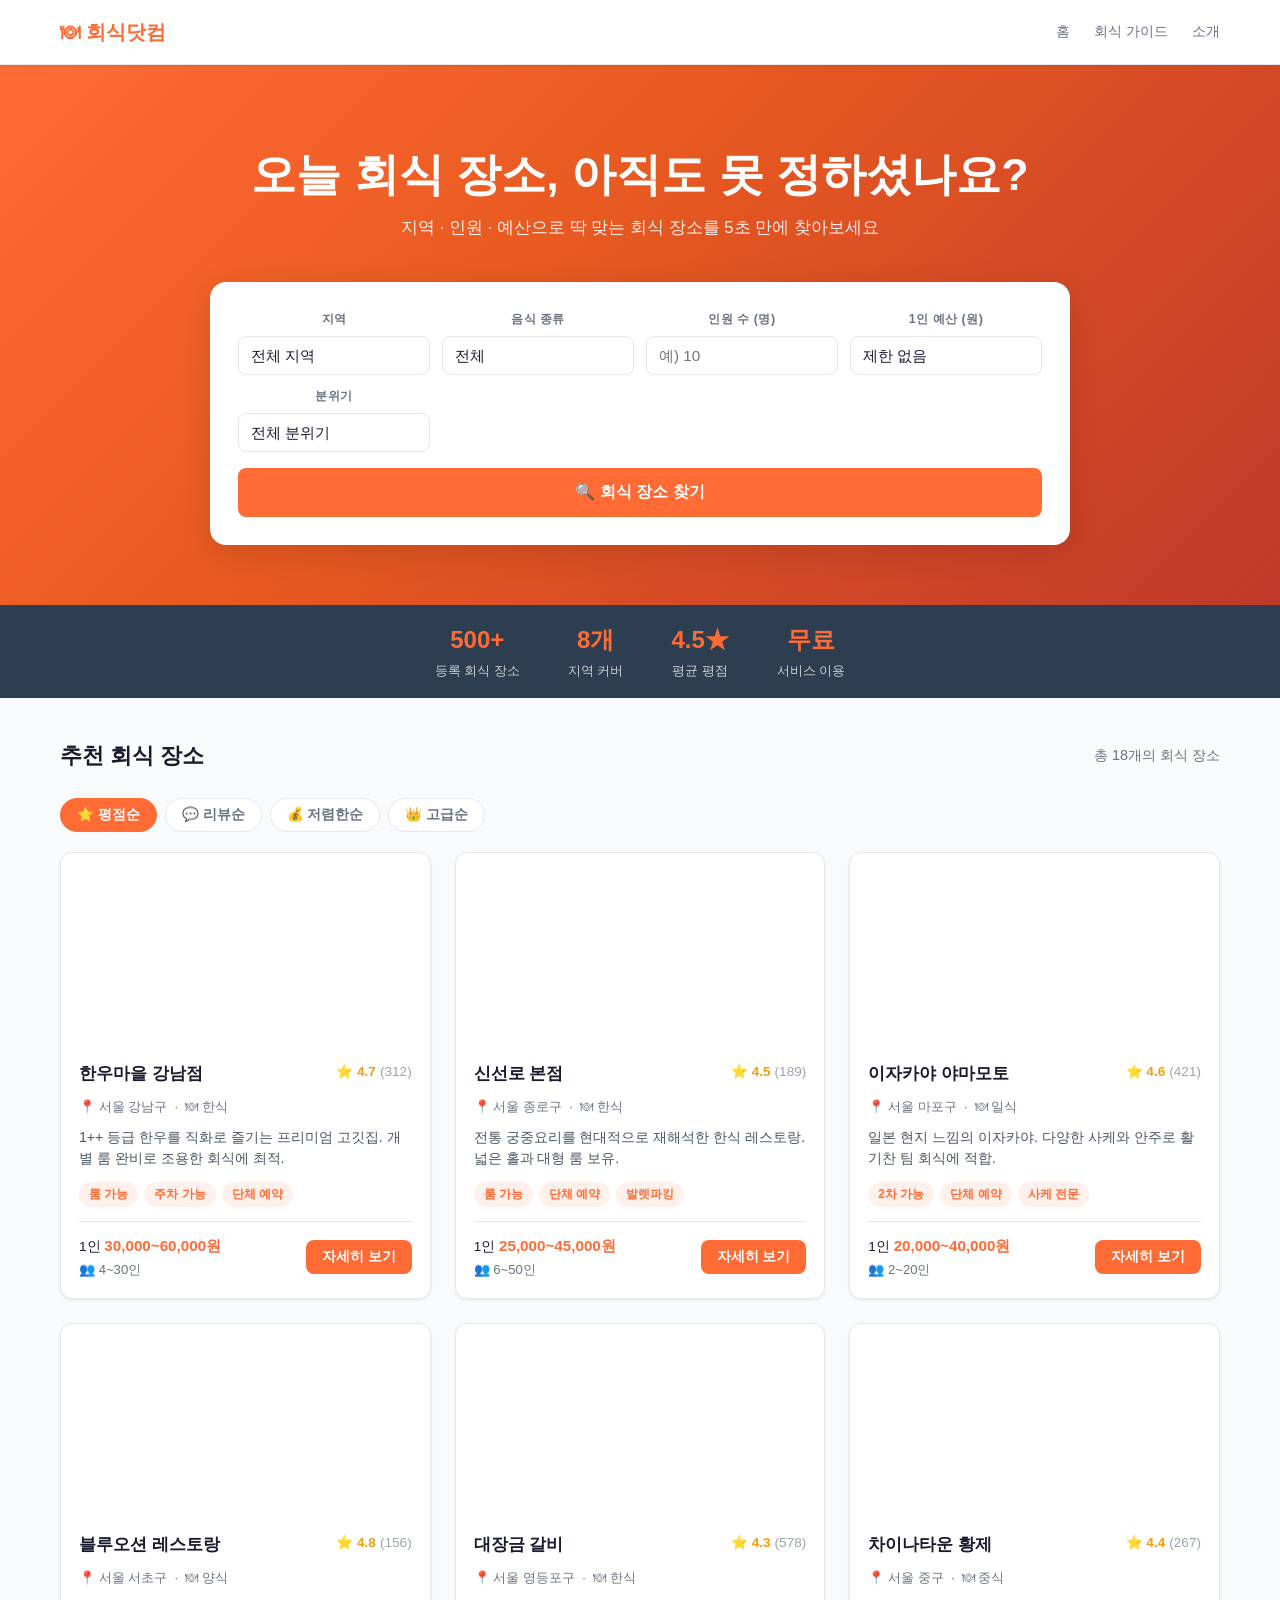
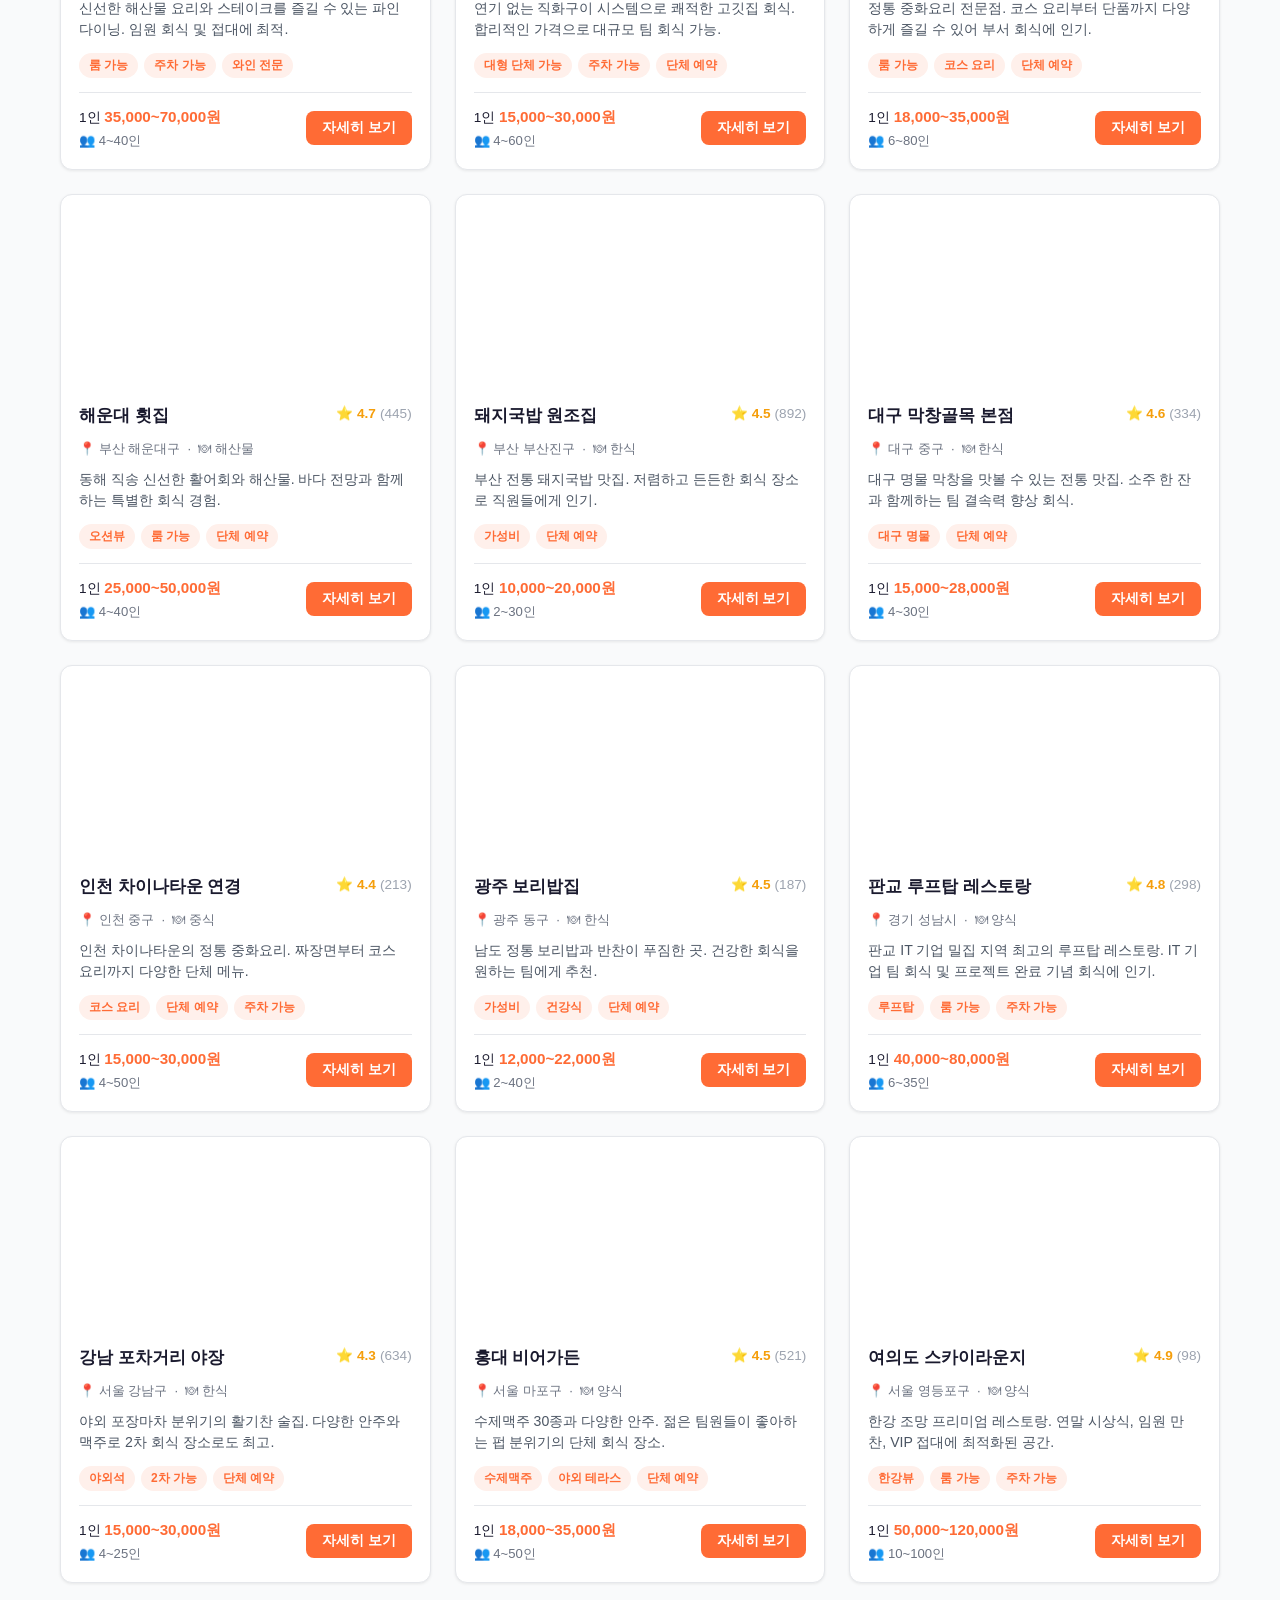
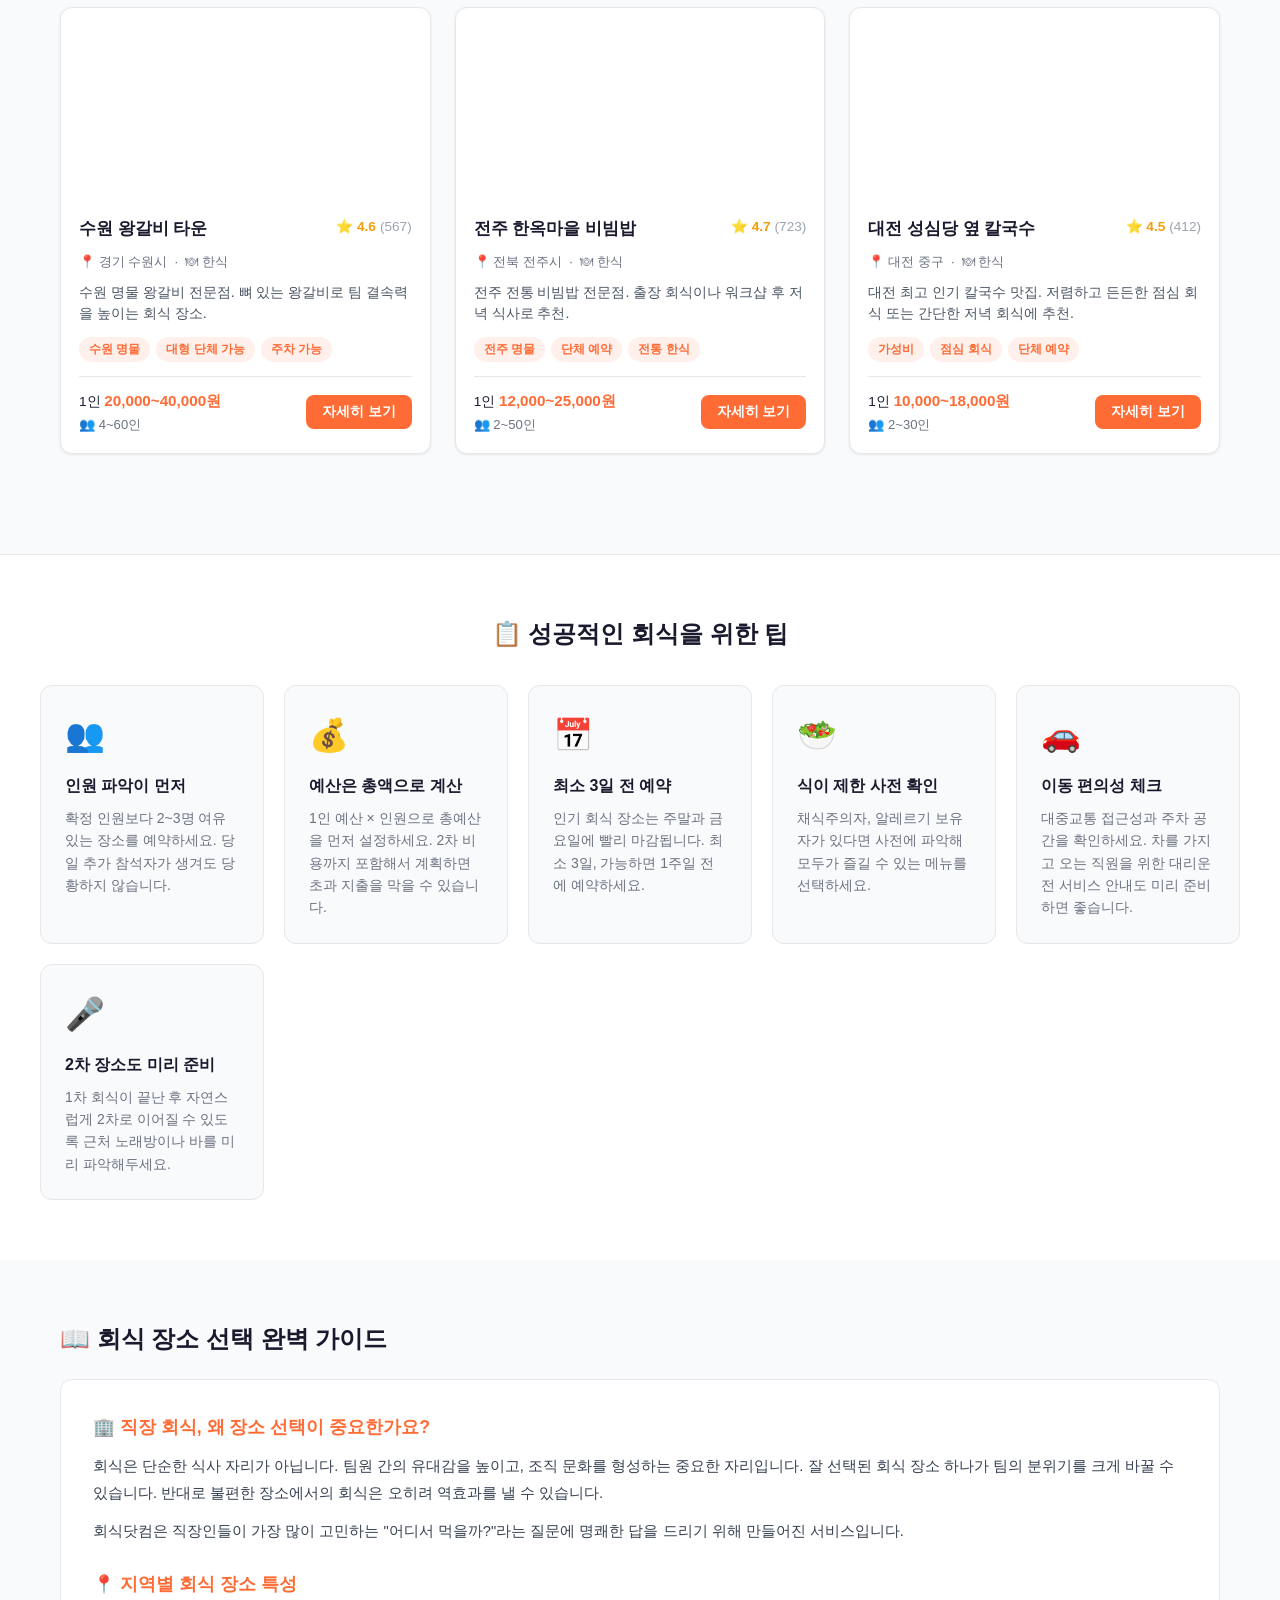
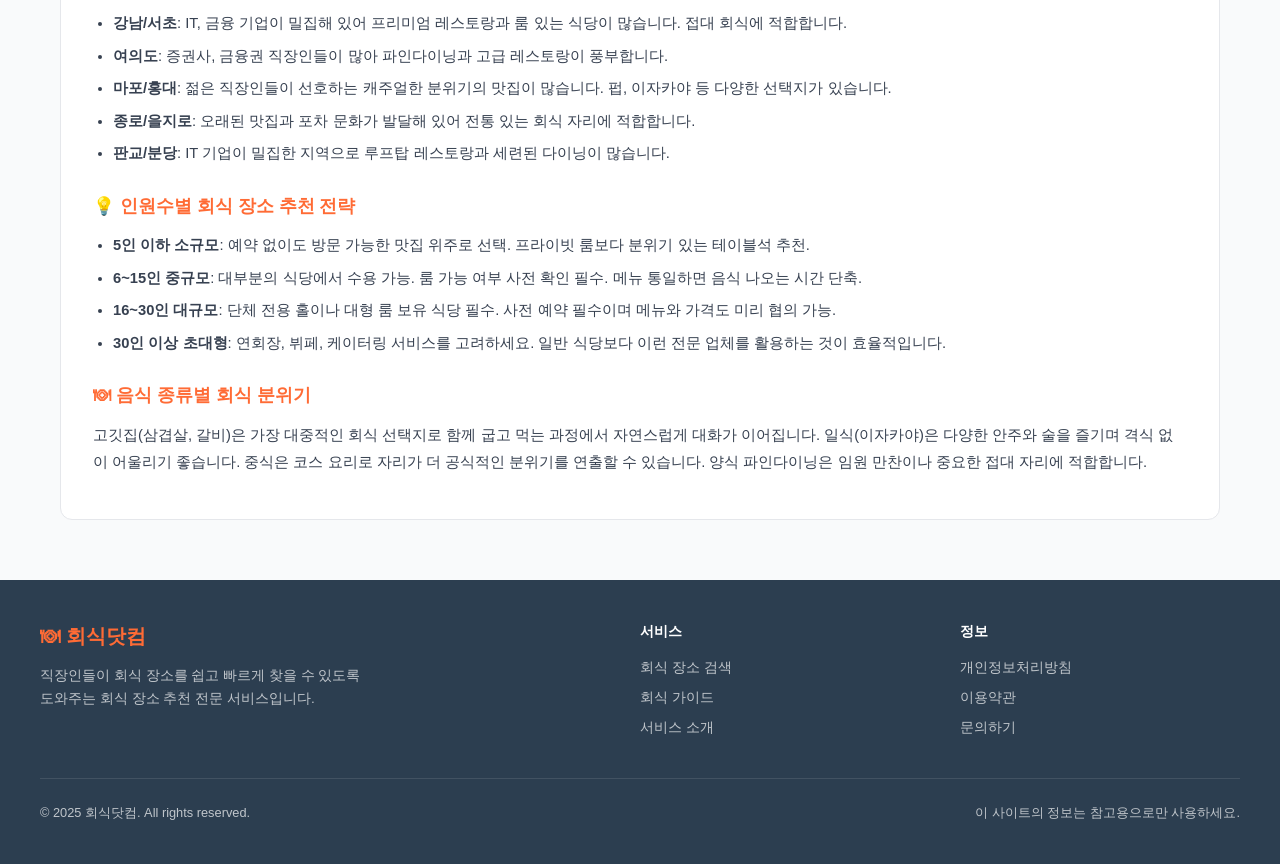
==== index.html @ eb45aced "init: 회식닷컴 프로젝트 초기 세팅" ====
<!DOCTYPE html>
<html lang="ko">
<head>
  <meta charset="UTF-8">
  <meta name="viewport" content="width=device-width, initial-scale=1.0">
  <title>회식닷컴 - 직장인 회식 장소 추천 | 지역·인원·예산별 검색</title>
  <meta name="description" content="직장인 회식 장소를 지역, 인원, 예산, 음식 종류별로 쉽게 찾아보세요. 강남, 홍대, 여의도 등 전국 최고의 단체 회식 장소를 한눈에 비교합니다.">
  <meta name="keywords" content="회식 장소, 회식 추천, 직장인 회식, 단체 회식, 강남 회식, 회식 맛집, 단체 모임, 회식 장소 추천">
  <meta property="og:title" content="회식닷컴 - 직장인 회식 장소 추천">
  <meta property="og:description" content="지역·인원·예산별로 딱 맞는 회식 장소를 찾아드립니다.">
  <meta property="og:type" content="website">
  <meta property="og:url" content="https://hoesik.kr">
  <link rel="canonical" href="https://hoesik.kr">
  <link rel="stylesheet" href="./css/style.css">
  <!-- 구조화 데이터 -->
  <script type="application/ld+json">
  {
    "@context": "https://schema.org",
    "@type": "WebSite",
    "name": "회식닷컴",
    "description": "직장인 회식 장소 추천 서비스",
    "url": "https://hoesik.kr",
    "potentialAction": {
      "@type": "SearchAction",
      "target": "https://hoesik.kr/?region={region}",
      "query-input": "required name=region"
    }
  }
  </script>
</head>
<body>

<!-- Header -->
<header>
  <div class="header-inner">
    <a href="/" class="logo">🍽 회식닷컴<span></span></a>
    <nav>
      <a href="/">홈</a>
      <a href="/guide.html">회식 가이드</a>
      <a href="/about.html">소개</a>
    </nav>
  </div>
</header>

<!-- Hero -->
<section class="hero">
  <h1>오늘 회식 장소, 아직도 못 정하셨나요?</h1>
  <p>지역 · 인원 · 예산으로 딱 맞는 회식 장소를 5초 만에 찾아보세요</p>
  <div class="search-box">
    <div class="filters-grid">
      <div class="filter-group">
        <label>지역</label>
        <select id="region">
          <option value="">전체 지역</option>
          <option value="서울">서울</option>
          <option value="경기">경기</option>
          <option value="부산">부산</option>
          <option value="대구">대구</option>
          <option value="인천">인천</option>
          <option value="광주">광주</option>
          <option value="대전">대전</option>
          <option value="전북">전북</option>
        </select>
      </div>
      <div class="filter-group">
        <label>음식 종류</label>
        <select id="cuisine">
          <option value="">전체</option>
          <option value="한식">한식</option>
          <option value="일식">일식</option>
          <option value="중식">중식</option>
          <option value="양식">양식</option>
          <option value="해산물">해산물</option>
        </select>
      </div>
      <div class="filter-group">
        <label>인원 수 (명)</label>
        <input type="number" id="people" placeholder="예) 10" min="1" max="200">
      </div>
      <div class="filter-group">
        <label>1인 예산 (원)</label>
        <select id="budget">
          <option value="">제한 없음</option>
          <option value="15000">1만5천원 이하</option>
          <option value="20000">2만원 이하</option>
          <option value="30000">3만원 이하</option>
          <option value="50000">5만원 이하</option>
          <option value="100000">10만원 이하</option>
        </select>
      </div>
      <div class="filter-group">
        <label>분위기</label>
        <select id="mood">
          <option value="">전체 분위기</option>
          <option value="캐주얼">캐주얼</option>
          <option value="고급">고급/접대</option>
          <option value="프라이빗">프라이빗</option>
          <option value="활기찬">활기찬</option>
          <option value="전통">전통</option>
        </select>
      </div>
    </div>
    <button class="btn-search" onclick="search()">🔍 회식 장소 찾기</button>
  </div>
</section>

<!-- Stats -->
<div class="stats-bar">
  <div class="stats-inner">
    <div class="stat">
      <div class="stat-num">500+</div>
      <div class="stat-label">등록 회식 장소</div>
    </div>
    <div class="stat">
      <div class="stat-num">8개</div>
      <div class="stat-label">지역 커버</div>
    </div>
    <div class="stat">
      <div class="stat-num">4.5★</div>
      <div class="stat-label">평균 평점</div>
    </div>
    <div class="stat">
      <div class="stat-num">무료</div>
      <div class="stat-label">서비스 이용</div>
    </div>
  </div>
</div>

<!-- Results -->
<main class="main-content" id="results">
  <div class="section-header">
    <h2 class="section-title">추천 회식 장소</h2>
    <span class="result-count" id="result-count">로딩 중...</span>
  </div>
  <div class="sort-bar">
    <button class="sort-btn active" data-sort="rating" onclick="setSort('rating')">⭐ 평점순</button>
    <button class="sort-btn" data-sort="review" onclick="setSort('review')">💬 리뷰순</button>
    <button class="sort-btn" data-sort="budget-asc" onclick="setSort('budget-asc')">💰 저렴한순</button>
    <button class="sort-btn" data-sort="budget-desc" onclick="setSort('budget-desc')">👑 고급순</button>
  </div>
  <div class="cards-grid" id="cards-grid">
    <!-- JS로 렌더링 -->
  </div>
</main>

<!-- Tips -->
<section class="tips-section">
  <div class="tips-inner">
    <h2>📋 성공적인 회식을 위한 팁</h2>
    <div class="tips-grid">
      <div class="tip-card">
        <div class="tip-icon">👥</div>
        <h3>인원 파악이 먼저</h3>
        <p>확정 인원보다 2~3명 여유 있는 장소를 예약하세요. 당일 추가 참석자가 생겨도 당황하지 않습니다.</p>
      </div>
      <div class="tip-card">
        <div class="tip-icon">💰</div>
        <h3>예산은 총액으로 계산</h3>
        <p>1인 예산 × 인원으로 총예산을 먼저 설정하세요. 2차 비용까지 포함해서 계획하면 초과 지출을 막을 수 있습니다.</p>
      </div>
      <div class="tip-card">
        <div class="tip-icon">📅</div>
        <h3>최소 3일 전 예약</h3>
        <p>인기 회식 장소는 주말과 금요일에 빨리 마감됩니다. 최소 3일, 가능하면 1주일 전에 예약하세요.</p>
      </div>
      <div class="tip-card">
        <div class="tip-icon">🥗</div>
        <h3>식이 제한 사전 확인</h3>
        <p>채식주의자, 알레르기 보유자가 있다면 사전에 파악해 모두가 즐길 수 있는 메뉴를 선택하세요.</p>
      </div>
      <div class="tip-card">
        <div class="tip-icon">🚗</div>
        <h3>이동 편의성 체크</h3>
        <p>대중교통 접근성과 주차 공간을 확인하세요. 차를 가지고 오는 직원을 위한 대리운전 서비스 안내도 미리 준비하면 좋습니다.</p>
      </div>
      <div class="tip-card">
        <div class="tip-icon">🎤</div>
        <h3>2차 장소도 미리 준비</h3>
        <p>1차 회식이 끝난 후 자연스럽게 2차로 이어질 수 있도록 근처 노래방이나 바를 미리 파악해두세요.</p>
      </div>
    </div>
  </div>
</section>

<!-- SEO 가이드 콘텐츠 -->
<section class="guide-section">
  <h2>📖 회식 장소 선택 완벽 가이드</h2>
  <div class="guide-article">
    <h3>🏢 직장 회식, 왜 장소 선택이 중요한가요?</h3>
    <p>회식은 단순한 식사 자리가 아닙니다. 팀원 간의 유대감을 높이고, 조직 문화를 형성하는 중요한 자리입니다. 잘 선택된 회식 장소 하나가 팀의 분위기를 크게 바꿀 수 있습니다. 반대로 불편한 장소에서의 회식은 오히려 역효과를 낼 수 있습니다.</p>
    <p>회식닷컴은 직장인들이 가장 많이 고민하는 "어디서 먹을까?"라는 질문에 명쾌한 답을 드리기 위해 만들어진 서비스입니다.</p>

    <h3>📍 지역별 회식 장소 특성</h3>
    <ul>
      <li><strong>강남/서초</strong>: IT, 금융 기업이 밀집해 있어 프리미엄 레스토랑과 룸 있는 식당이 많습니다. 접대 회식에 적합합니다.</li>
      <li><strong>여의도</strong>: 증권사, 금융권 직장인들이 많아 파인다이닝과 고급 레스토랑이 풍부합니다.</li>
      <li><strong>마포/홍대</strong>: 젊은 직장인들이 선호하는 캐주얼한 분위기의 맛집이 많습니다. 펍, 이자카야 등 다양한 선택지가 있습니다.</li>
      <li><strong>종로/을지로</strong>: 오래된 맛집과 포차 문화가 발달해 있어 전통 있는 회식 자리에 적합합니다.</li>
      <li><strong>판교/분당</strong>: IT 기업이 밀집한 지역으로 루프탑 레스토랑과 세련된 다이닝이 많습니다.</li>
    </ul>

    <h3>💡 인원수별 회식 장소 추천 전략</h3>
    <ul>
      <li><strong>5인 이하 소규모</strong>: 예약 없이도 방문 가능한 맛집 위주로 선택. 프라이빗 룸보다 분위기 있는 테이블석 추천.</li>
      <li><strong>6~15인 중규모</strong>: 대부분의 식당에서 수용 가능. 룸 가능 여부 사전 확인 필수. 메뉴 통일하면 음식 나오는 시간 단축.</li>
      <li><strong>16~30인 대규모</strong>: 단체 전용 홀이나 대형 룸 보유 식당 필수. 사전 예약 필수이며 메뉴와 가격도 미리 협의 가능.</li>
      <li><strong>30인 이상 초대형</strong>: 연회장, 뷔페, 케이터링 서비스를 고려하세요. 일반 식당보다 이런 전문 업체를 활용하는 것이 효율적입니다.</li>
    </ul>

    <h3>🍽 음식 종류별 회식 분위기</h3>
    <p>고깃집(삼겹살, 갈비)은 가장 대중적인 회식 선택지로 함께 굽고 먹는 과정에서 자연스럽게 대화가 이어집니다. 일식(이자카야)은 다양한 안주와 술을 즐기며 격식 없이 어울리기 좋습니다. 중식은 코스 요리로 자리가 더 공식적인 분위기를 연출할 수 있습니다. 양식 파인다이닝은 임원 만찬이나 중요한 접대 자리에 적합합니다.</p>
  </div>
</section>

<!-- Modal -->
<div class="modal-overlay" id="modal-overlay">
  <div class="modal-wrapper">
    <div class="modal">
      <img class="modal-img" id="modal-img" src="" alt="">
      <div class="modal-body">
        <h2 class="modal-title" id="modal-title"></h2>
        <p class="modal-meta" id="modal-meta"></p>
        <p class="modal-desc" id="modal-desc"></p>
        <div class="modal-info-grid">
          <div class="modal-info-item">
            <div class="label">주소</div>
            <div class="value" id="modal-address"></div>
          </div>
          <div class="modal-info-item">
            <div class="label">전화번호</div>
            <div class="value" id="modal-phone"></div>
          </div>
          <div class="modal-info-item">
            <div class="label">1인 예산</div>
            <div class="value" id="modal-budget" style="color:var(--primary)"></div>
          </div>
          <div class="modal-info-item">
            <div class="label">수용 인원</div>
            <div class="value" id="modal-people"></div>
          </div>
        </div>
        <div class="modal-tags" id="modal-tags"></div>
      </div>
    </div>
    <button class="modal-close" onclick="closeModal()">✕</button>
  </div>
</div>

<!-- Footer -->
<footer>
  <div class="footer-inner">
    <div class="footer-brand">
      <div class="logo">🍽 회식닷컴</div>
      <p>직장인들이 회식 장소를 쉽고 빠르게 찾을 수 있도록<br>도와주는 회식 장소 추천 전문 서비스입니다.</p>
    </div>
    <div class="footer-col">
      <h4>서비스</h4>
      <a href="/">회식 장소 검색</a>
      <a href="/guide.html">회식 가이드</a>
      <a href="/about.html">서비스 소개</a>
    </div>
    <div class="footer-col">
      <h4>정보</h4>
      <a href="/privacy.html">개인정보처리방침</a>
      <a href="/terms.html">이용약관</a>
      <a href="/about.html">문의하기</a>
    </div>
  </div>
  <div class="footer-bottom">
    <span>© 2025 회식닷컴. All rights reserved.</span>
    <span>이 사이트의 정보는 참고용으로만 사용하세요.</span>
  </div>
</footer>

<script src="./js/main.js"></script>
</body>
</html>
---- css/style.css ----
/* ===== Reset & Base ===== */
*, *::before, *::after { box-sizing: border-box; margin: 0; padding: 0; }

:root {
  --primary: #FF6B35;
  --primary-dark: #E85A20;
  --primary-light: #FFF0EB;
  --secondary: #2C3E50;
  --text: #1a1a2e;
  --text-muted: #6b7280;
  --border: #e5e7eb;
  --bg: #f9fafb;
  --white: #ffffff;
  --shadow-sm: 0 1px 3px rgba(0,0,0,0.08);
  --shadow-md: 0 4px 16px rgba(0,0,0,0.10);
  --shadow-lg: 0 8px 32px rgba(0,0,0,0.12);
  --radius: 12px;
  --radius-sm: 8px;
}

html { scroll-behavior: smooth; }
body { font-family: 'Pretendard', 'Apple SD Gothic Neo', 'Malgun Gothic', sans-serif; color: var(--text); background: var(--bg); line-height: 1.6; }
a { text-decoration: none; color: inherit; }
img { max-width: 100%; display: block; }

/* ===== Header ===== */
header {
  background: var(--white);
  border-bottom: 1px solid var(--border);
  position: sticky; top: 0; z-index: 100;
  box-shadow: var(--shadow-sm);
}
.header-inner {
  max-width: 1200px; margin: 0 auto;
  padding: 0 20px;
  display: flex; align-items: center; justify-content: space-between;
  height: 64px;
}
.logo { display: flex; align-items: center; gap: 8px; font-size: 1.25rem; font-weight: 800; color: var(--primary); }
.logo span { color: var(--secondary); }
nav { display: flex; gap: 24px; }
nav a { font-size: 0.9rem; color: var(--text-muted); font-weight: 500; transition: color 0.2s; }
nav a:hover { color: var(--primary); }

/* ===== Hero ===== */
.hero {
  background: linear-gradient(135deg, #FF6B35 0%, #E85A20 40%, #c0392b 100%);
  color: white; text-align: center;
  padding: 80px 20px 60px;
}
.hero h1 { font-size: clamp(1.8rem, 4vw, 2.8rem); font-weight: 900; margin-bottom: 12px; line-height: 1.3; }
.hero p { font-size: 1.05rem; opacity: 0.9; margin-bottom: 40px; }

/* ===== Search Box ===== */
.search-box {
  background: white; border-radius: 16px; padding: 28px;
  max-width: 860px; margin: 0 auto;
  box-shadow: var(--shadow-lg);
}
.filters-grid {
  display: grid; grid-template-columns: repeat(auto-fit, minmax(160px, 1fr)); gap: 12px; margin-bottom: 16px;
}
.filter-group label { display: block; font-size: 0.78rem; font-weight: 700; color: var(--text-muted); margin-bottom: 6px; text-transform: uppercase; letter-spacing: 0.04em; }
.filter-group select, .filter-group input {
  width: 100%; padding: 10px 12px; border: 1.5px solid var(--border);
  border-radius: var(--radius-sm); font-size: 0.95rem; color: var(--text);
  background: var(--white); cursor: pointer; transition: border-color 0.2s;
  -webkit-appearance: none; appearance: none;
}
.filter-group select:focus, .filter-group input:focus { outline: none; border-color: var(--primary); }
.btn-search {
  width: 100%; padding: 14px; background: var(--primary); color: white;
  border: none; border-radius: var(--radius-sm); font-size: 1rem; font-weight: 700;
  cursor: pointer; transition: background 0.2s, transform 0.1s;
}
.btn-search:hover { background: var(--primary-dark); }
.btn-search:active { transform: scale(0.99); }

/* ===== Stats Bar ===== */
.stats-bar { background: var(--secondary); color: white; padding: 16px 20px; text-align: center; }
.stats-inner { max-width: 1200px; margin: 0 auto; display: flex; justify-content: center; gap: 48px; flex-wrap: wrap; }
.stat { text-align: center; }
.stat-num { font-size: 1.5rem; font-weight: 900; color: var(--primary); }
.stat-label { font-size: 0.8rem; opacity: 0.75; margin-top: 2px; }

/* ===== Main Content ===== */
.main-content { max-width: 1200px; margin: 0 auto; padding: 40px 20px; }
.section-header { display: flex; justify-content: space-between; align-items: center; margin-bottom: 24px; flex-wrap: wrap; gap: 12px; }
.section-title { font-size: 1.4rem; font-weight: 800; }
.result-count { font-size: 0.9rem; color: var(--text-muted); }

/* ===== Sort Bar ===== */
.sort-bar { display: flex; gap: 8px; flex-wrap: wrap; margin-bottom: 20px; }
.sort-btn {
  padding: 7px 16px; border: 1.5px solid var(--border); border-radius: 50px;
  background: white; font-size: 0.85rem; font-weight: 600; cursor: pointer; transition: all 0.2s;
  color: var(--text-muted);
}
.sort-btn.active, .sort-btn:hover { background: var(--primary); color: white; border-color: var(--primary); }

/* ===== Restaurant Cards ===== */
.cards-grid { display: grid; grid-template-columns: repeat(auto-fill, minmax(300px, 1fr)); gap: 24px; }
.card {
  background: white; border-radius: var(--radius); overflow: hidden;
  box-shadow: var(--shadow-sm); transition: transform 0.2s, box-shadow 0.2s;
  cursor: pointer; border: 1px solid var(--border);
}
.card:hover { transform: translateY(-4px); box-shadow: var(--shadow-md); }
.card-img { width: 100%; height: 190px; object-fit: cover; }
.card-body { padding: 18px; }
.card-header { display: flex; justify-content: space-between; align-items: flex-start; margin-bottom: 8px; }
.card-name { font-size: 1.05rem; font-weight: 800; }
.card-rating { display: flex; align-items: center; gap: 4px; font-size: 0.85rem; font-weight: 700; color: #F59E0B; white-space: nowrap; }
.card-meta { font-size: 0.82rem; color: var(--text-muted); margin-bottom: 10px; }
.card-desc { font-size: 0.88rem; color: #4b5563; line-height: 1.55; margin-bottom: 12px; display: -webkit-box; -webkit-line-clamp: 2; -webkit-box-orient: vertical; overflow: hidden; }
.card-tags { display: flex; flex-wrap: wrap; gap: 6px; margin-bottom: 14px; }
.tag { padding: 3px 10px; background: var(--primary-light); color: var(--primary); border-radius: 50px; font-size: 0.75rem; font-weight: 600; }
.card-footer { display: flex; justify-content: space-between; align-items: center; border-top: 1px solid var(--border); padding-top: 12px; }
.card-budget { font-size: 0.85rem; }
.card-budget strong { color: var(--primary); font-weight: 800; font-size: 0.95rem; }
.card-people { font-size: 0.82rem; color: var(--text-muted); }
.btn-detail {
  padding: 8px 16px; background: var(--primary); color: white;
  border: none; border-radius: var(--radius-sm); font-size: 0.85rem; font-weight: 700;
  cursor: pointer; transition: background 0.2s;
}
.btn-detail:hover { background: var(--primary-dark); }

/* ===== No Result ===== */
.no-result { text-align: center; padding: 64px 20px; color: var(--text-muted); }
.no-result .icon { font-size: 3rem; margin-bottom: 16px; }
.no-result p { font-size: 1rem; }

/* ===== Tips Section ===== */
.tips-section { background: var(--white); border-top: 1px solid var(--border); padding: 60px 20px; margin-top: 60px; }
.tips-inner { max-width: 1200px; margin: 0 auto; }
.tips-section h2 { font-size: 1.5rem; font-weight: 800; text-align: center; margin-bottom: 32px; }
.tips-grid { display: grid; grid-template-columns: repeat(auto-fit, minmax(220px, 1fr)); gap: 20px; }
.tip-card { background: var(--bg); border-radius: var(--radius); padding: 24px; border: 1px solid var(--border); }
.tip-icon { font-size: 2rem; margin-bottom: 12px; }
.tip-card h3 { font-size: 1rem; font-weight: 700; margin-bottom: 8px; }
.tip-card p { font-size: 0.875rem; color: var(--text-muted); line-height: 1.6; }

/* ===== Guide Section ===== */
.guide-section { max-width: 1200px; margin: 60px auto; padding: 0 20px; }
.guide-section h2 { font-size: 1.5rem; font-weight: 800; margin-bottom: 20px; }
.guide-article { background: white; border-radius: var(--radius); padding: 32px; border: 1px solid var(--border); line-height: 1.8; }
.guide-article h3 { font-size: 1.1rem; font-weight: 800; color: var(--primary); margin: 24px 0 10px; }
.guide-article h3:first-child { margin-top: 0; }
.guide-article p { font-size: 0.92rem; color: #374151; margin-bottom: 12px; }
.guide-article ul { padding-left: 20px; }
.guide-article li { font-size: 0.92rem; color: #374151; margin-bottom: 6px; }

/* ===== Modal ===== */
.modal-overlay {
  display: none; position: fixed; inset: 0; background: rgba(0,0,0,0.5);
  z-index: 1000; align-items: center; justify-content: center; padding: 20px;
}
.modal-overlay.open { display: flex; }
.modal {
  background: white; border-radius: var(--radius); max-width: 600px; width: 100%;
  max-height: 90vh; overflow-y: auto; box-shadow: var(--shadow-lg);
}
.modal-img { width: 100%; height: 240px; object-fit: cover; }
.modal-body { padding: 24px; }
.modal-title { font-size: 1.4rem; font-weight: 900; margin-bottom: 6px; }
.modal-meta { font-size: 0.9rem; color: var(--text-muted); margin-bottom: 16px; }
.modal-desc { font-size: 0.95rem; line-height: 1.7; margin-bottom: 20px; }
.modal-info-grid { display: grid; grid-template-columns: 1fr 1fr; gap: 12px; margin-bottom: 20px; }
.modal-info-item { background: var(--bg); border-radius: var(--radius-sm); padding: 14px; }
.modal-info-item .label { font-size: 0.75rem; color: var(--text-muted); font-weight: 700; text-transform: uppercase; margin-bottom: 4px; }
.modal-info-item .value { font-size: 0.95rem; font-weight: 700; }
.modal-tags { display: flex; flex-wrap: wrap; gap: 8px; margin-bottom: 24px; }
.modal-close {
  position: absolute; top: 16px; right: 16px; background: rgba(0,0,0,0.4);
  border: none; color: white; width: 36px; height: 36px; border-radius: 50%;
  font-size: 1.2rem; cursor: pointer; display: flex; align-items: center; justify-content: center;
}
.modal-wrapper { position: relative; }

/* ===== Footer ===== */
footer { background: var(--secondary); color: rgba(255,255,255,0.7); padding: 40px 20px; margin-top: 0; }
.footer-inner { max-width: 1200px; margin: 0 auto; display: grid; grid-template-columns: 2fr 1fr 1fr; gap: 40px; }
.footer-brand .logo { color: var(--primary); margin-bottom: 12px; }
.footer-brand p { font-size: 0.85rem; line-height: 1.7; }
.footer-col h4 { font-size: 0.9rem; font-weight: 700; color: white; margin-bottom: 14px; }
.footer-col a { display: block; font-size: 0.85rem; margin-bottom: 8px; transition: color 0.2s; }
.footer-col a:hover { color: var(--primary); }
.footer-bottom { max-width: 1200px; margin: 32px auto 0; padding-top: 24px; border-top: 1px solid rgba(255,255,255,0.1); font-size: 0.8rem; display: flex; justify-content: space-between; flex-wrap: wrap; gap: 8px; }

/* ===== Responsive ===== */
@media (max-width: 768px) {
  nav { display: none; }
  .filters-grid { grid-template-columns: 1fr 1fr; }
  .stats-inner { gap: 24px; }
  .footer-inner { grid-template-columns: 1fr; gap: 24px; }
  .modal-info-grid { grid-template-columns: 1fr; }
  .hero { padding: 60px 16px 48px; }
}
@media (max-width: 480px) {
  .filters-grid { grid-template-columns: 1fr; }
  .cards-grid { grid-template-columns: 1fr; }
}
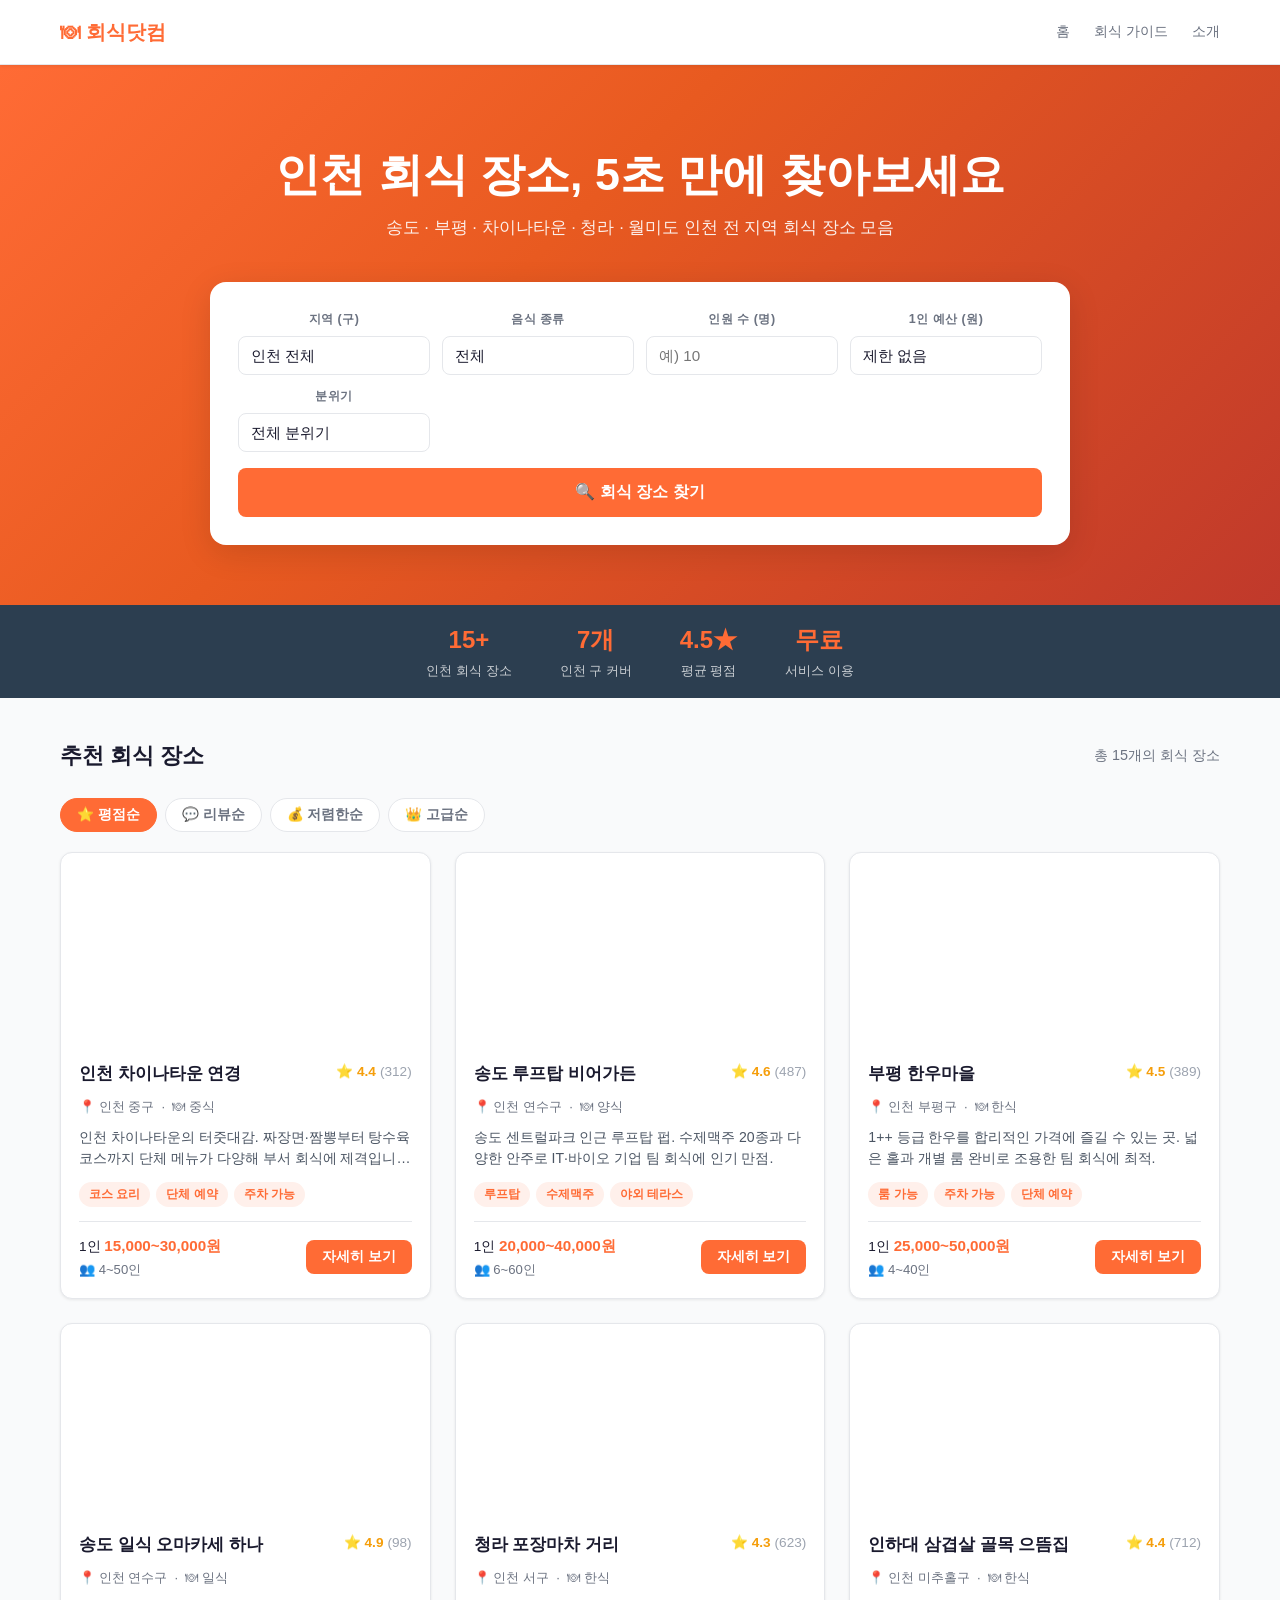
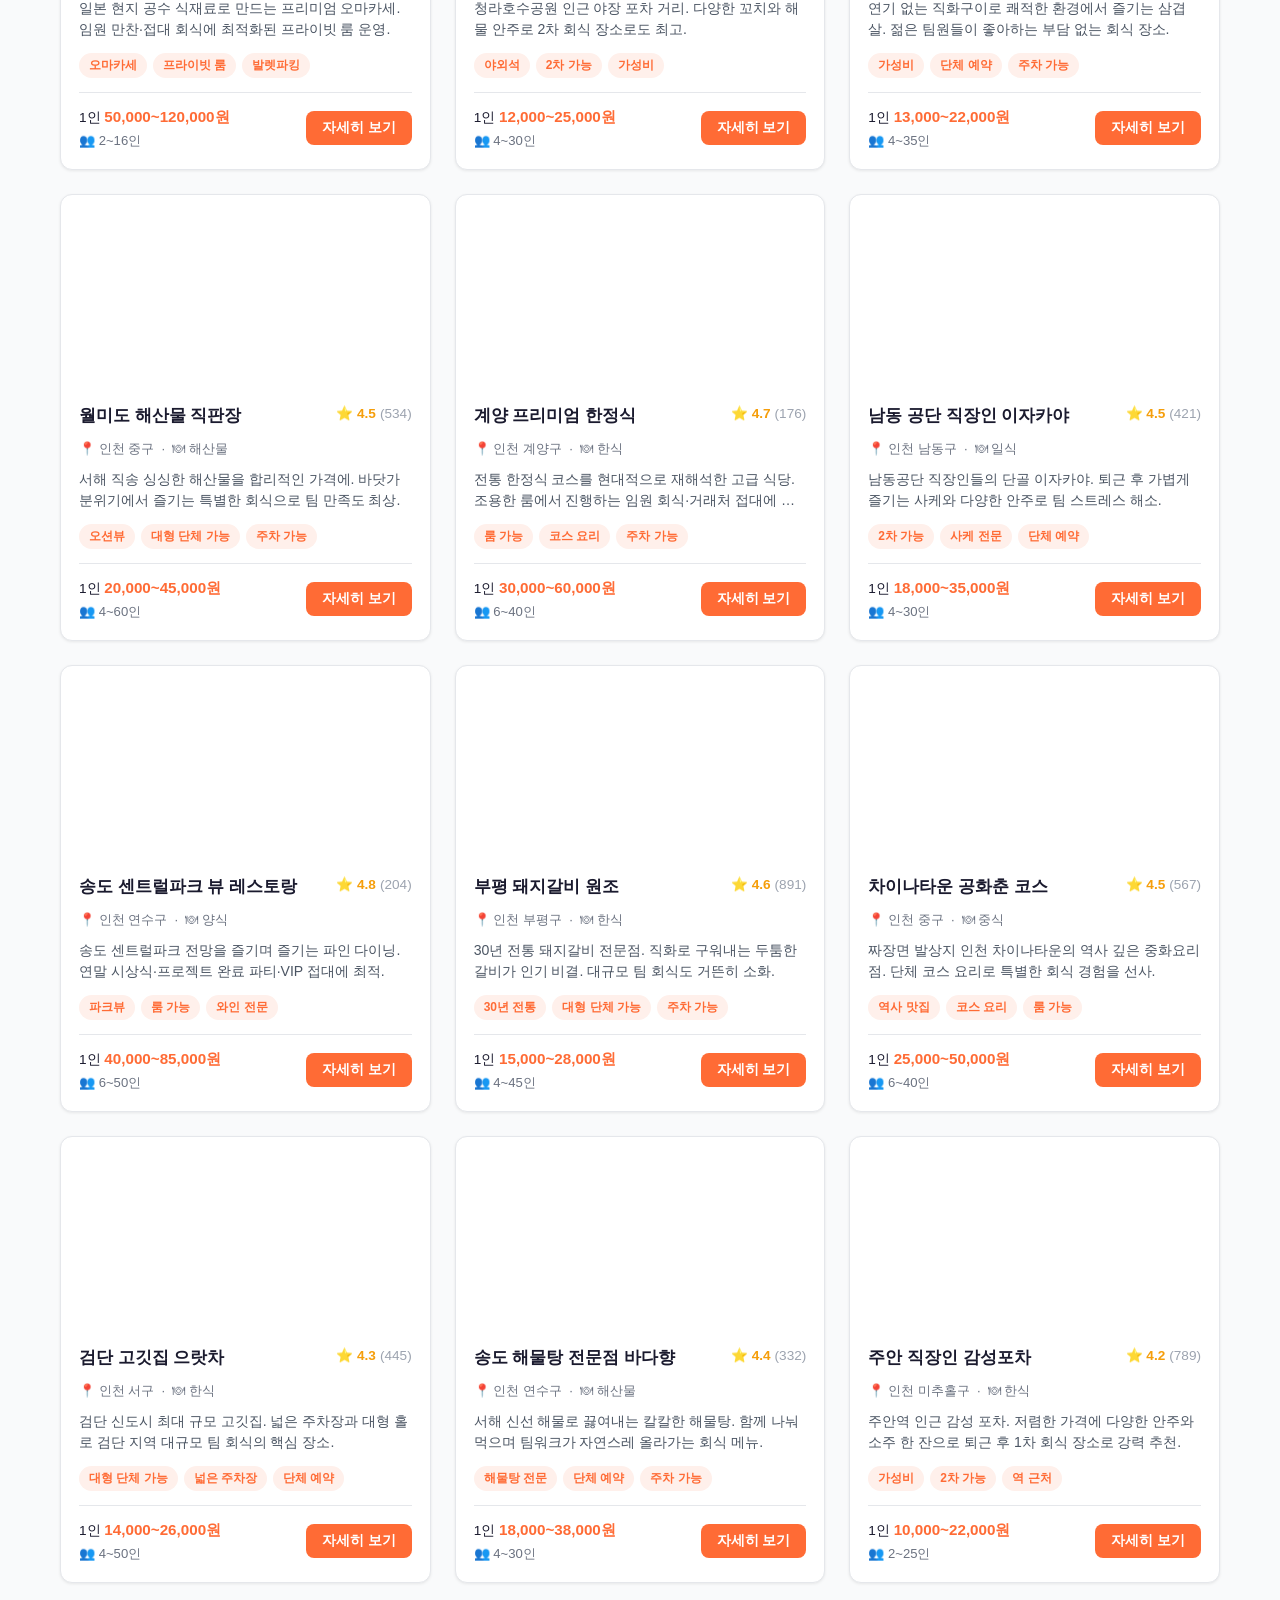
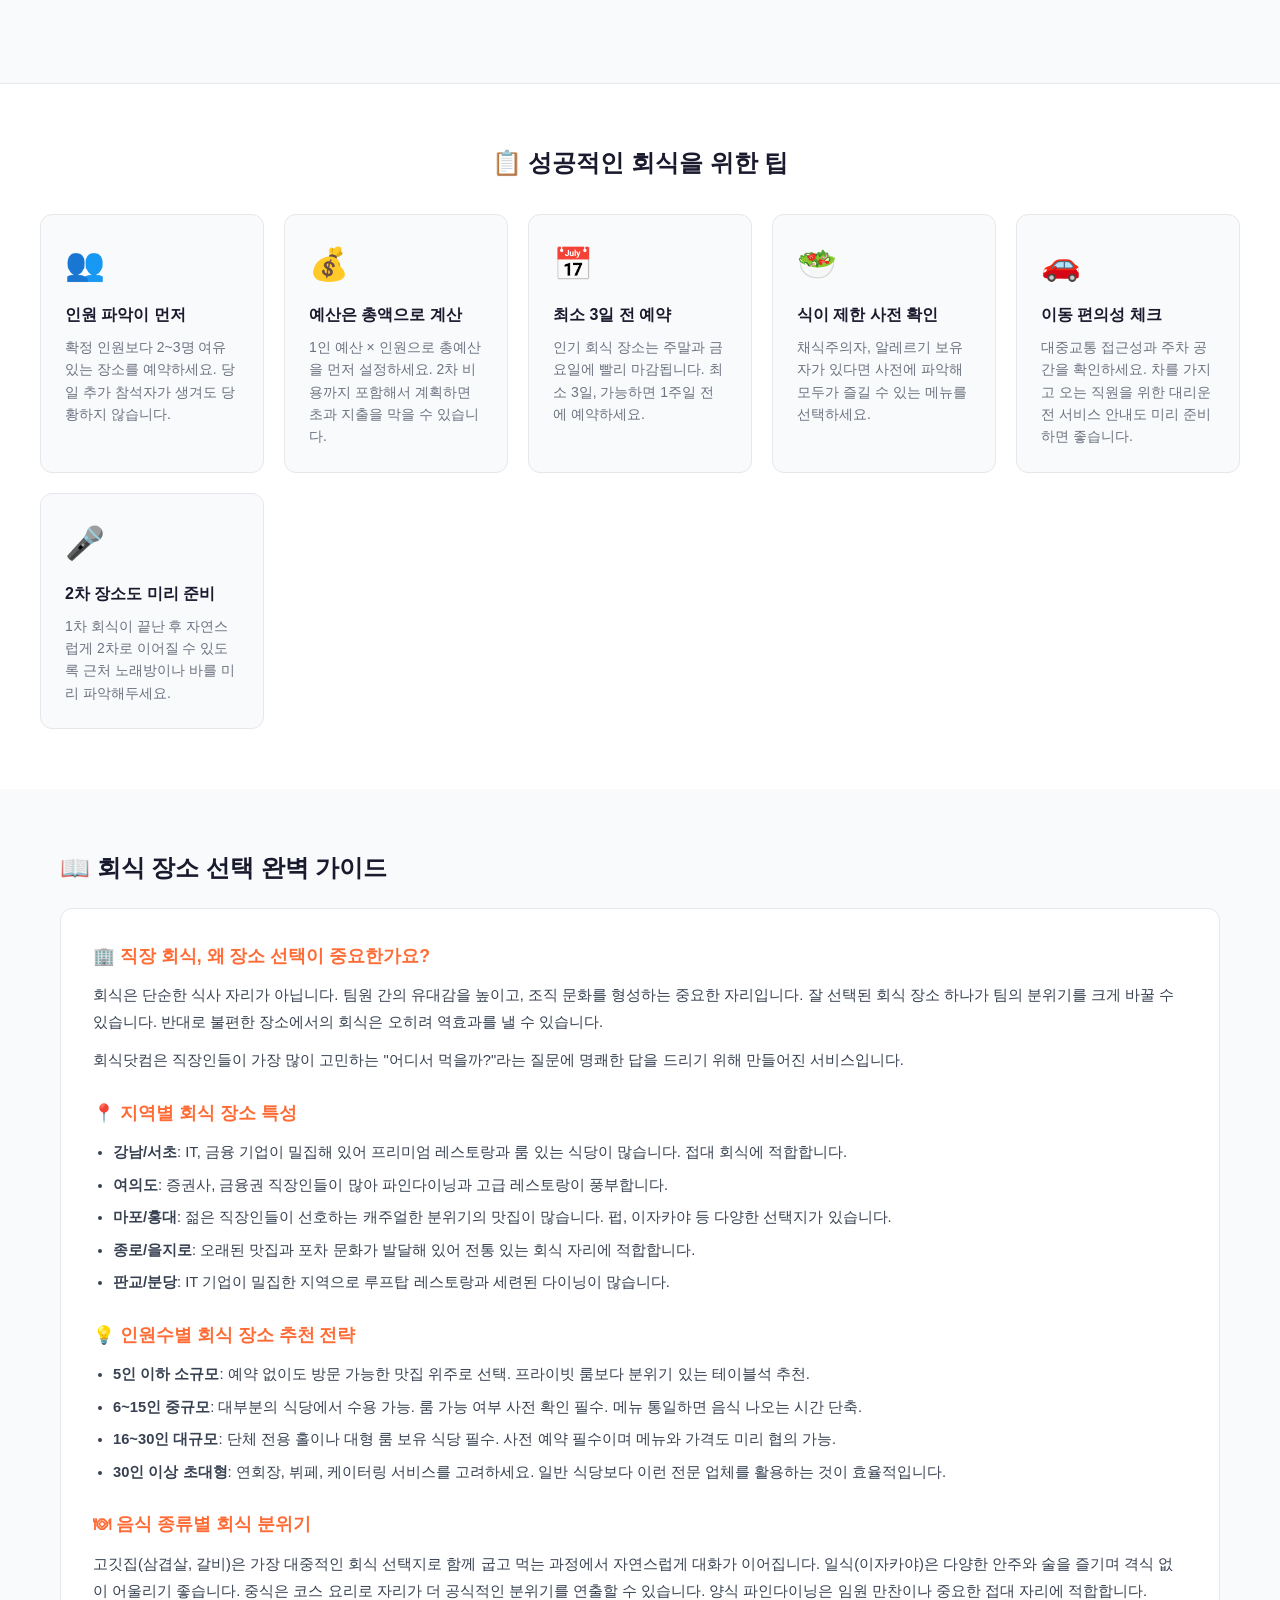
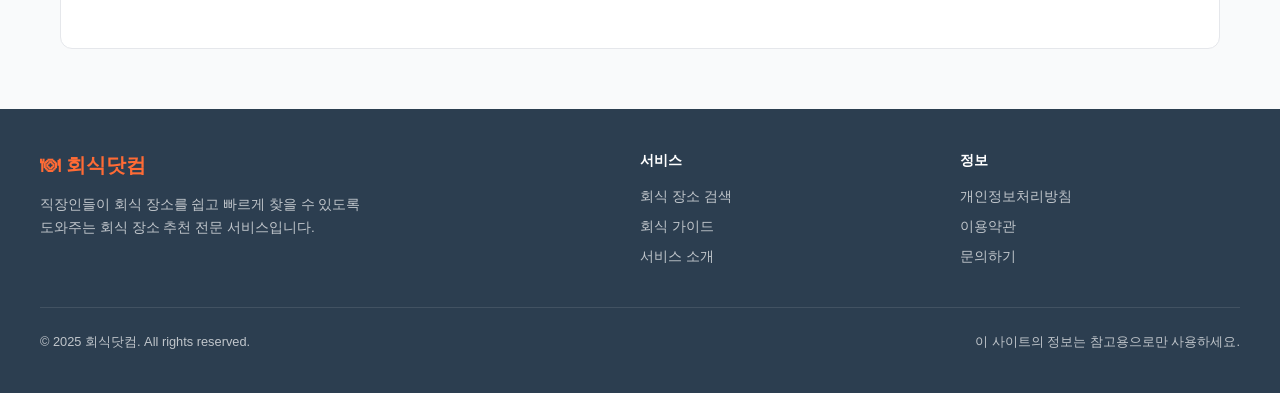
==== commit 73ecb15f: "feat: 인천 전용 페이지로 전환 - 15개 인천 식당 데이터, 구별 필터, SEO 최적화" ====
--- a/index.html
+++ b/index.html
@@ -3,11 +3,11 @@
 <head>
   <meta charset="UTF-8">
   <meta name="viewport" content="width=device-width, initial-scale=1.0">
-  <title>회식닷컴 - 직장인 회식 장소 추천 | 지역·인원·예산별 검색</title>
-  <meta name="description" content="직장인 회식 장소를 지역, 인원, 예산, 음식 종류별로 쉽게 찾아보세요. 강남, 홍대, 여의도 등 전국 최고의 단체 회식 장소를 한눈에 비교합니다.">
-  <meta name="keywords" content="회식 장소, 회식 추천, 직장인 회식, 단체 회식, 강남 회식, 회식 맛집, 단체 모임, 회식 장소 추천">
-  <meta property="og:title" content="회식닷컴 - 직장인 회식 장소 추천">
-  <meta property="og:description" content="지역·인원·예산별로 딱 맞는 회식 장소를 찾아드립니다.">
+  <title>인천 회식 장소 추천 | 인원·예산·분위기별 검색 - 회식닷컴</title>
+  <meta name="description" content="인천 회식 장소를 인원, 예산, 음식 종류, 분위기별로 쉽게 찾아보세요. 송도, 부평, 차이나타운, 청라, 월미도 등 인천 최고의 단체 회식 장소를 한눈에 비교합니다.">
+  <meta name="keywords" content="인천 회식 장소, 인천 회식 추천, 인천 직장인 회식, 송도 회식, 부평 회식, 차이나타운 회식, 청라 회식, 인천 단체 모임">
+  <meta property="og:title" content="인천 회식 장소 추천 - 회식닷컴">
+  <meta property="og:description" content="인천 송도·부평·차이나타운·청라 회식 장소를 인원·예산별로 바로 찾아보세요.">
   <meta property="og:type" content="website">
   <meta property="og:url" content="https://hoesik.kr">
   <link rel="canonical" href="https://hoesik.kr">
@@ -44,22 +44,21 @@
 
 <!-- Hero -->
 <section class="hero">
-  <h1>오늘 회식 장소, 아직도 못 정하셨나요?</h1>
-  <p>지역 · 인원 · 예산으로 딱 맞는 회식 장소를 5초 만에 찾아보세요</p>
+  <h1>인천 회식 장소, 5초 만에 찾아보세요</h1>
+  <p>송도 · 부평 · 차이나타운 · 청라 · 월미도 인천 전 지역 회식 장소 모음</p>
   <div class="search-box">
     <div class="filters-grid">
       <div class="filter-group">
-        <label>지역</label>
+        <label>지역 (구)</label>
         <select id="region">
-          <option value="">전체 지역</option>
-          <option value="서울">서울</option>
-          <option value="경기">경기</option>
-          <option value="부산">부산</option>
-          <option value="대구">대구</option>
-          <option value="인천">인천</option>
-          <option value="광주">광주</option>
-          <option value="대전">대전</option>
-          <option value="전북">전북</option>
+          <option value="">인천 전체</option>
+          <option value="중구">중구 (차이나타운·월미도)</option>
+          <option value="연수구">연수구 (송도)</option>
+          <option value="부평구">부평구</option>
+          <option value="미추홀구">미추홀구 (주안·인하대)</option>
+          <option value="서구">서구 (청라·검단)</option>
+          <option value="남동구">남동구</option>
+          <option value="계양구">계양구</option>
         </select>
       </div>
       <div class="filter-group">
@@ -108,12 +107,12 @@
 <div class="stats-bar">
   <div class="stats-inner">
     <div class="stat">
-      <div class="stat-num">500+</div>
-      <div class="stat-label">등록 회식 장소</div>
-    </div>
-    <div class="stat">
-      <div class="stat-num">8개</div>
-      <div class="stat-label">지역 커버</div>
+      <div class="stat-num">15+</div>
+      <div class="stat-label">인천 회식 장소</div>
+    </div>
+    <div class="stat">
+      <div class="stat-num">7개</div>
+      <div class="stat-label">인천 구 커버</div>
     </div>
     <div class="stat">
       <div class="stat-num">4.5★</div>
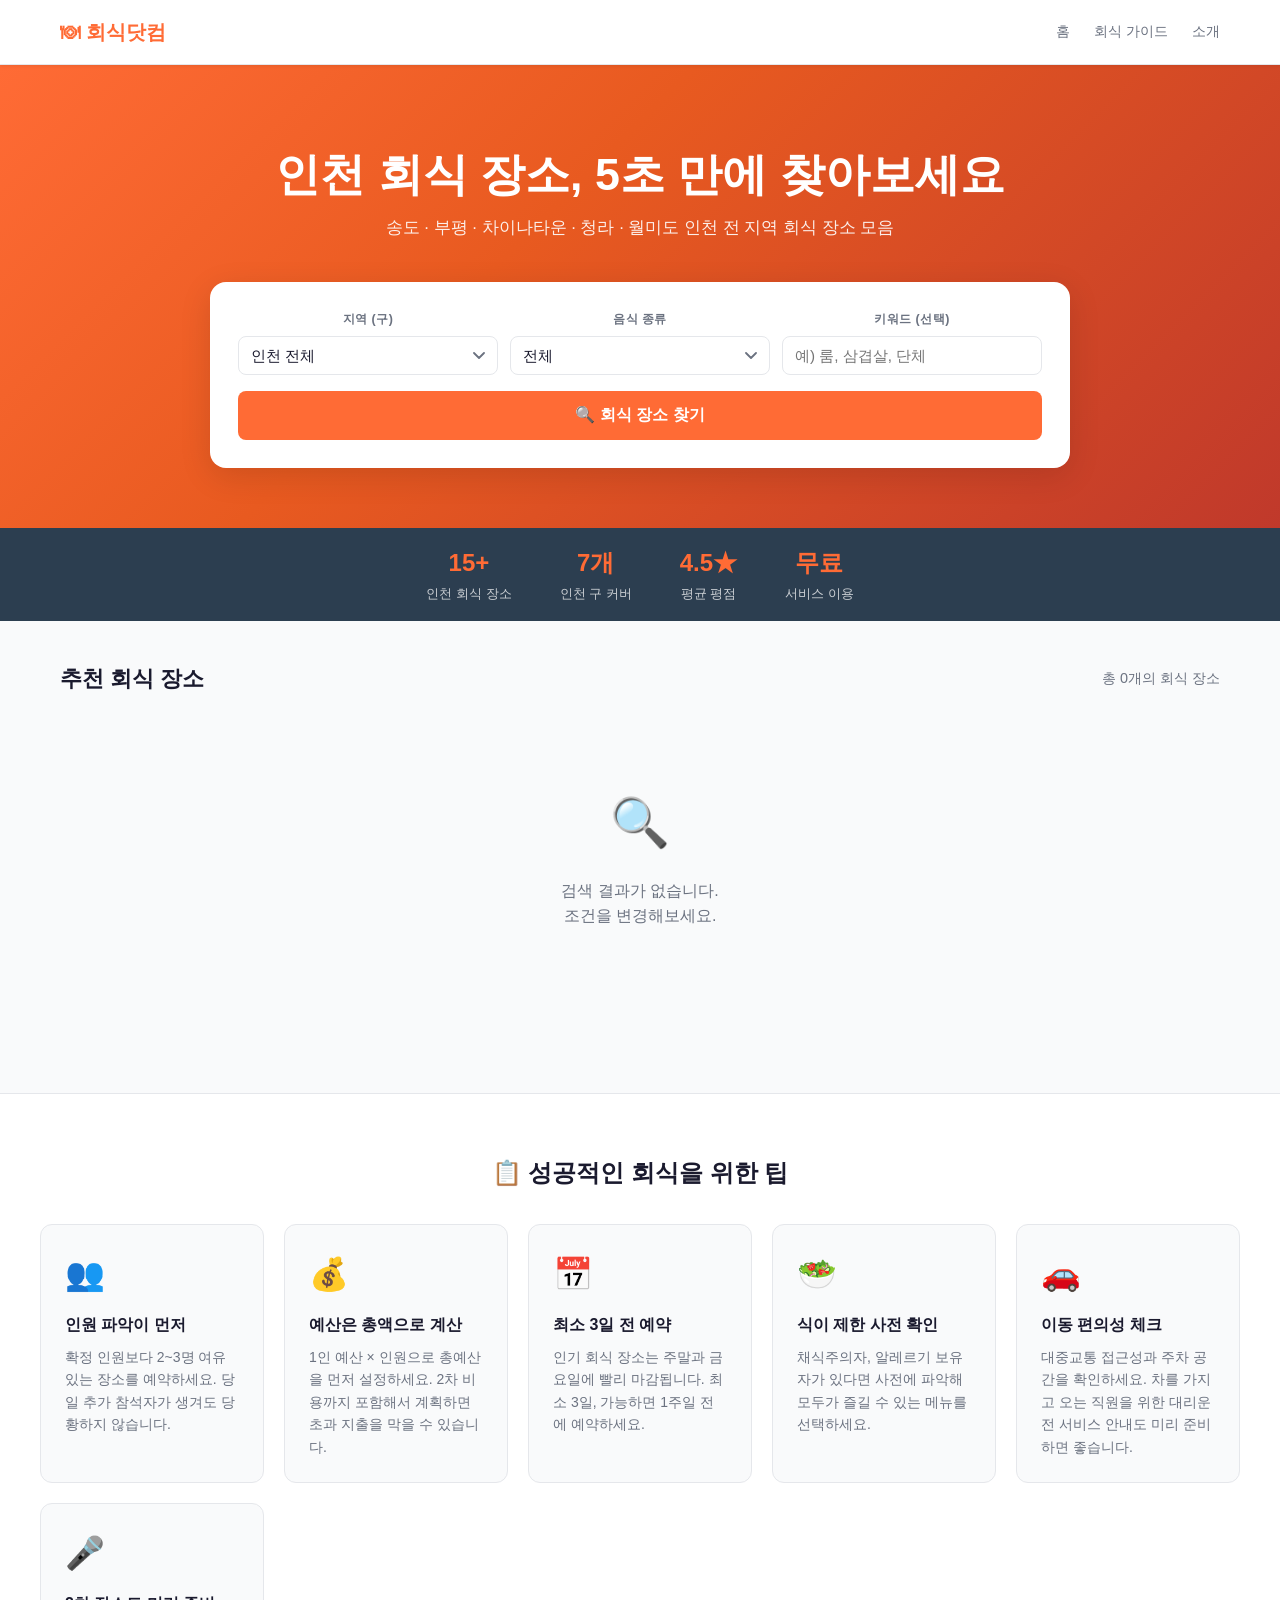
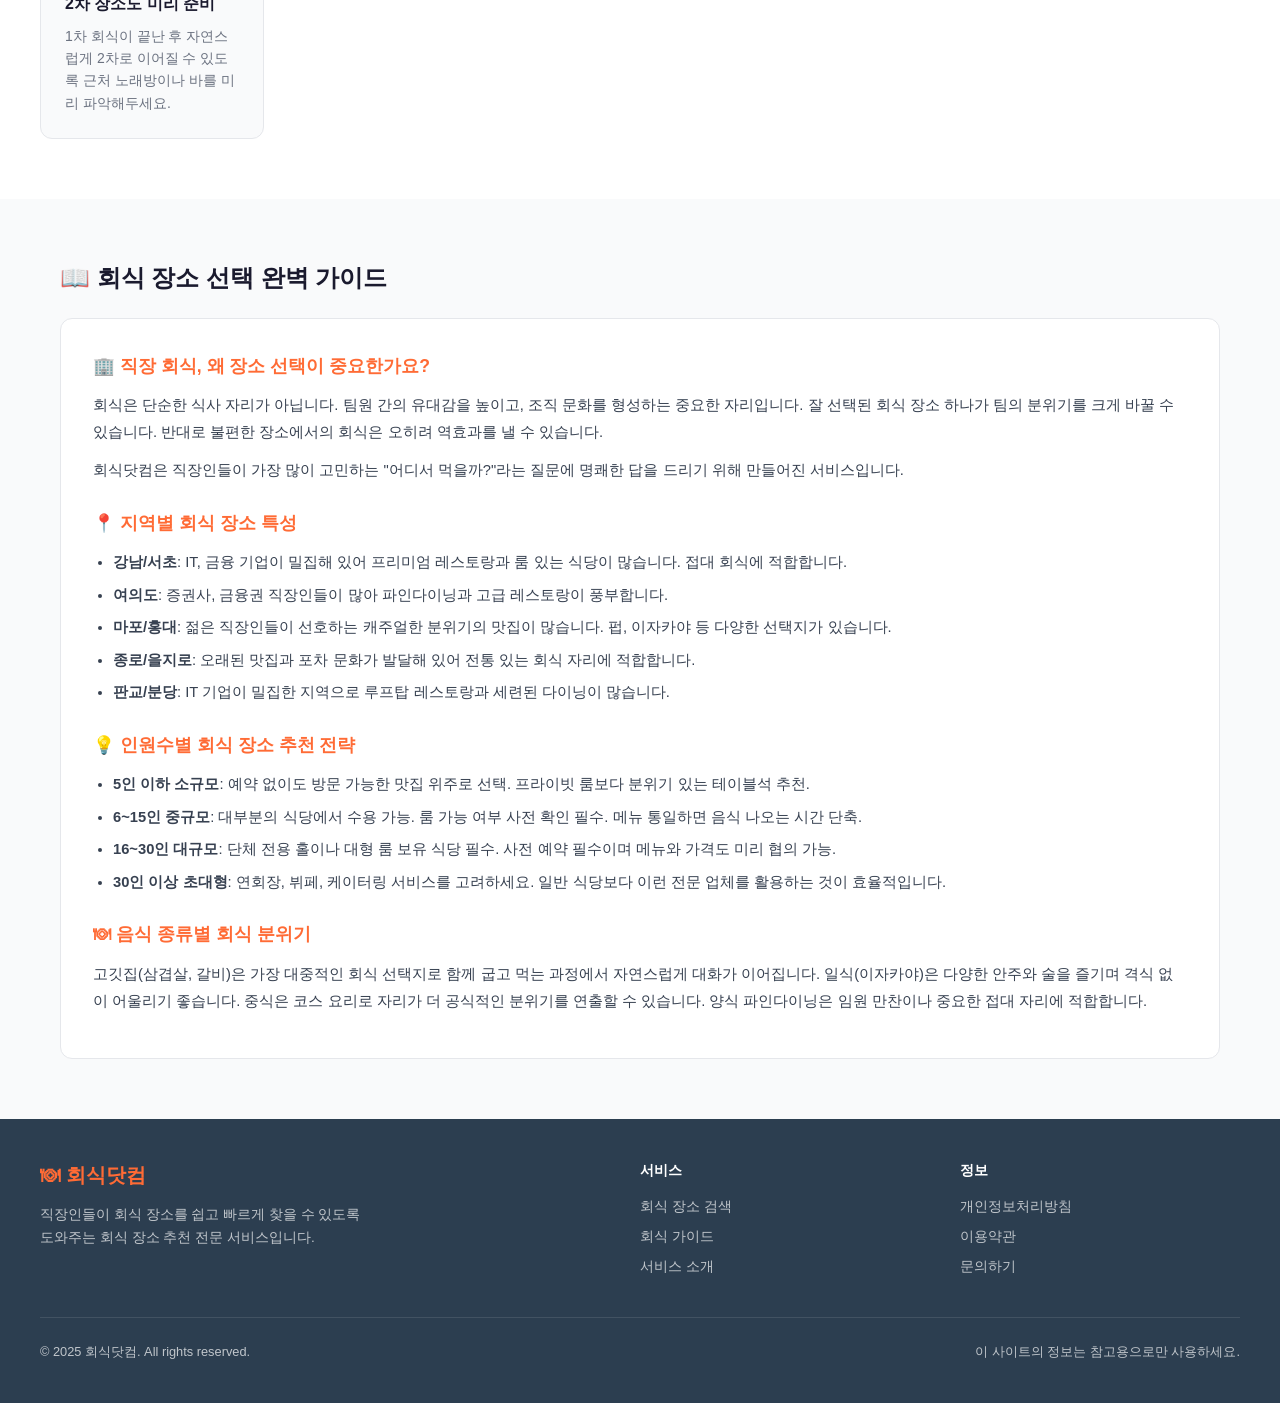
==== commit e325b4d5: "feat: 카카오 로컬 API 연동 - 실시간 인천 회식 장소 검색" ====
--- a/index.html
+++ b/index.html
@@ -73,30 +73,8 @@
         </select>
       </div>
       <div class="filter-group">
-        <label>인원 수 (명)</label>
-        <input type="number" id="people" placeholder="예) 10" min="1" max="200">
-      </div>
-      <div class="filter-group">
-        <label>1인 예산 (원)</label>
-        <select id="budget">
-          <option value="">제한 없음</option>
-          <option value="15000">1만5천원 이하</option>
-          <option value="20000">2만원 이하</option>
-          <option value="30000">3만원 이하</option>
-          <option value="50000">5만원 이하</option>
-          <option value="100000">10만원 이하</option>
-        </select>
-      </div>
-      <div class="filter-group">
-        <label>분위기</label>
-        <select id="mood">
-          <option value="">전체 분위기</option>
-          <option value="캐주얼">캐주얼</option>
-          <option value="고급">고급/접대</option>
-          <option value="프라이빗">프라이빗</option>
-          <option value="활기찬">활기찬</option>
-          <option value="전통">전통</option>
-        </select>
+        <label>키워드 (선택)</label>
+        <input type="text" id="keyword" placeholder="예) 룸, 삼겹살, 단체">
       </div>
     </div>
     <button class="btn-search" onclick="search()">🔍 회식 장소 찾기</button>
@@ -130,12 +108,6 @@
   <div class="section-header">
     <h2 class="section-title">추천 회식 장소</h2>
     <span class="result-count" id="result-count">로딩 중...</span>
-  </div>
-  <div class="sort-bar">
-    <button class="sort-btn active" data-sort="rating" onclick="setSort('rating')">⭐ 평점순</button>
-    <button class="sort-btn" data-sort="review" onclick="setSort('review')">💬 리뷰순</button>
-    <button class="sort-btn" data-sort="budget-asc" onclick="setSort('budget-asc')">💰 저렴한순</button>
-    <button class="sort-btn" data-sort="budget-desc" onclick="setSort('budget-desc')">👑 고급순</button>
   </div>
   <div class="cards-grid" id="cards-grid">
     <!-- JS로 렌더링 -->
--- a/css/style.css
+++ b/css/style.css
@@ -66,6 +66,12 @@
   border-radius: var(--radius-sm); font-size: 0.95rem; color: var(--text);
   background: var(--white); cursor: pointer; transition: border-color 0.2s;
   -webkit-appearance: none; appearance: none;
+}
+.filter-group select {
+  padding-right: 36px;
+  background-image: url("data:image/svg+xml,%3Csvg xmlns='http://www.w3.org/2000/svg' width='12' height='8' viewBox='0 0 12 8'%3E%3Cpath d='M1 1l5 5 5-5' stroke='%236b7280' stroke-width='1.8' fill='none' stroke-linecap='round' stroke-linejoin='round'/%3E%3C/svg%3E");
+  background-repeat: no-repeat;
+  background-position: right 12px center;
 }
 .filter-group select:focus, .filter-group input:focus { outline: none; border-color: var(--primary); }
 .btn-search {
